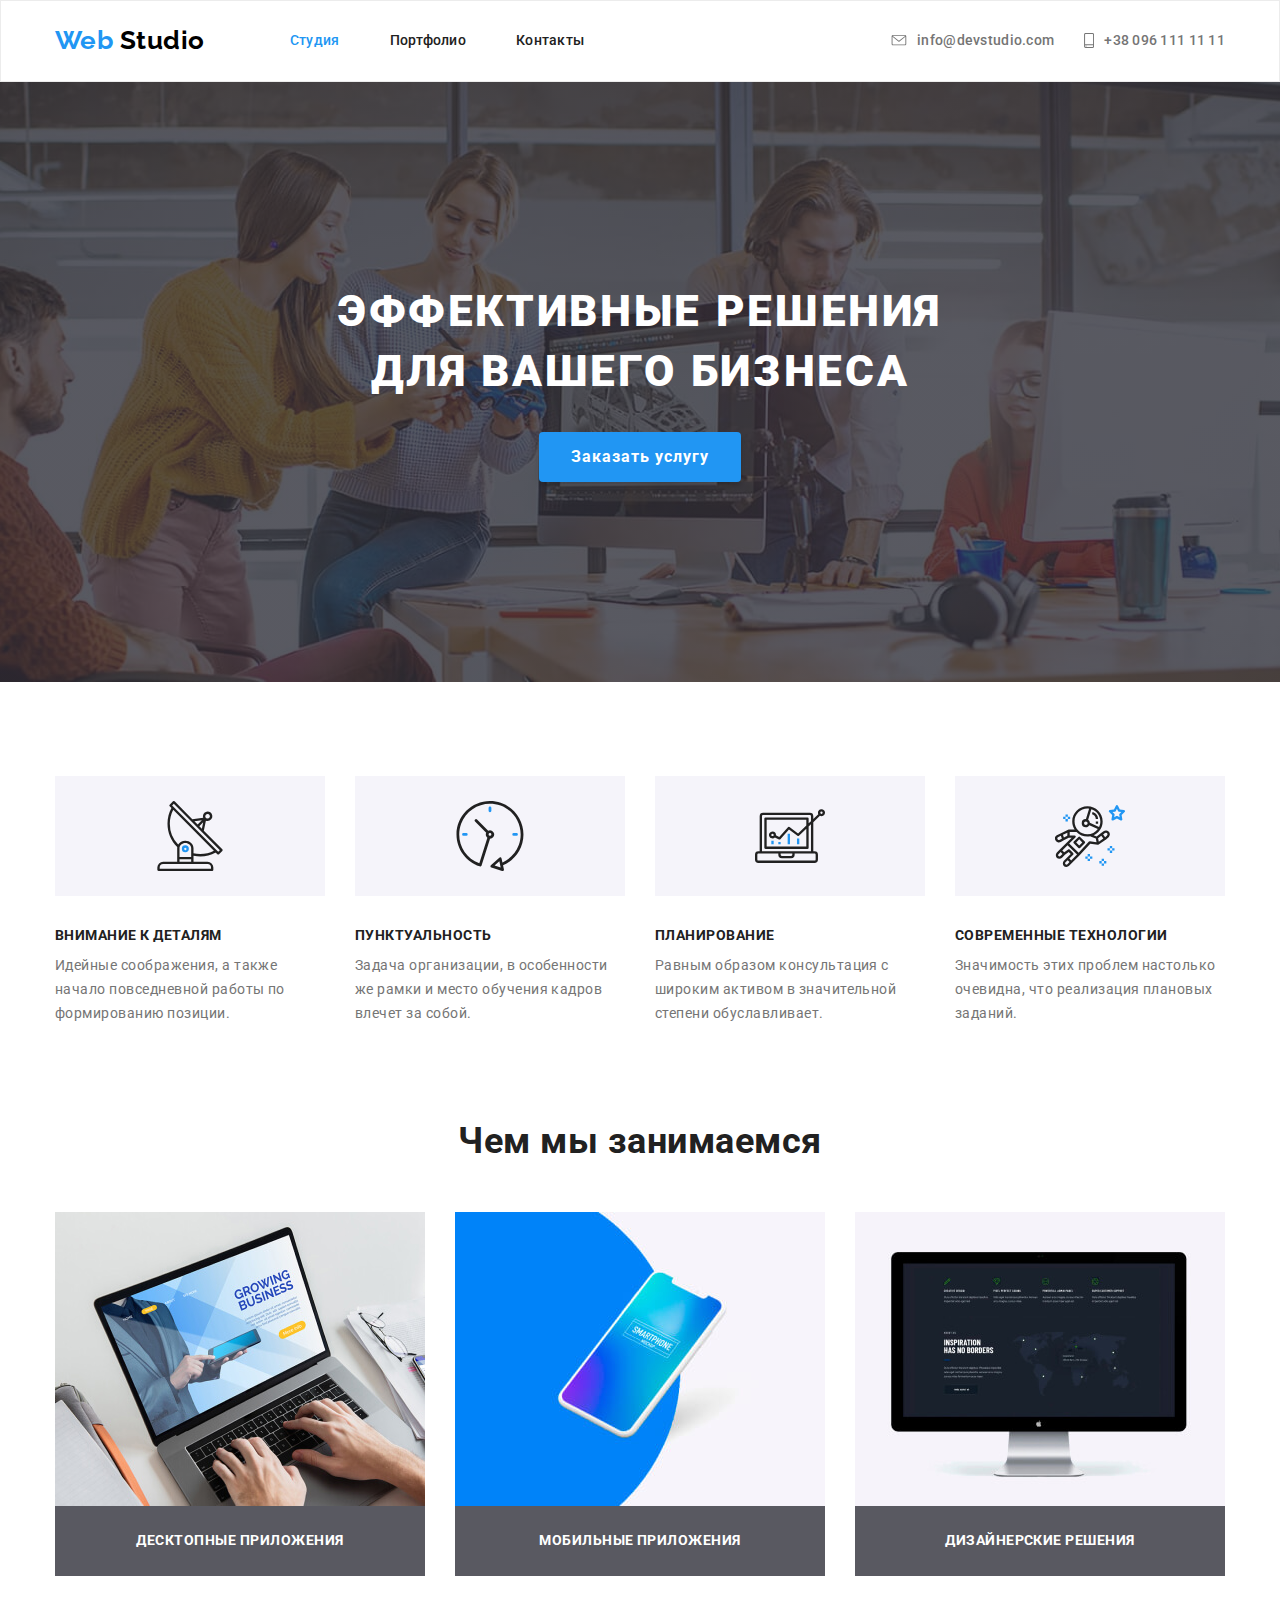
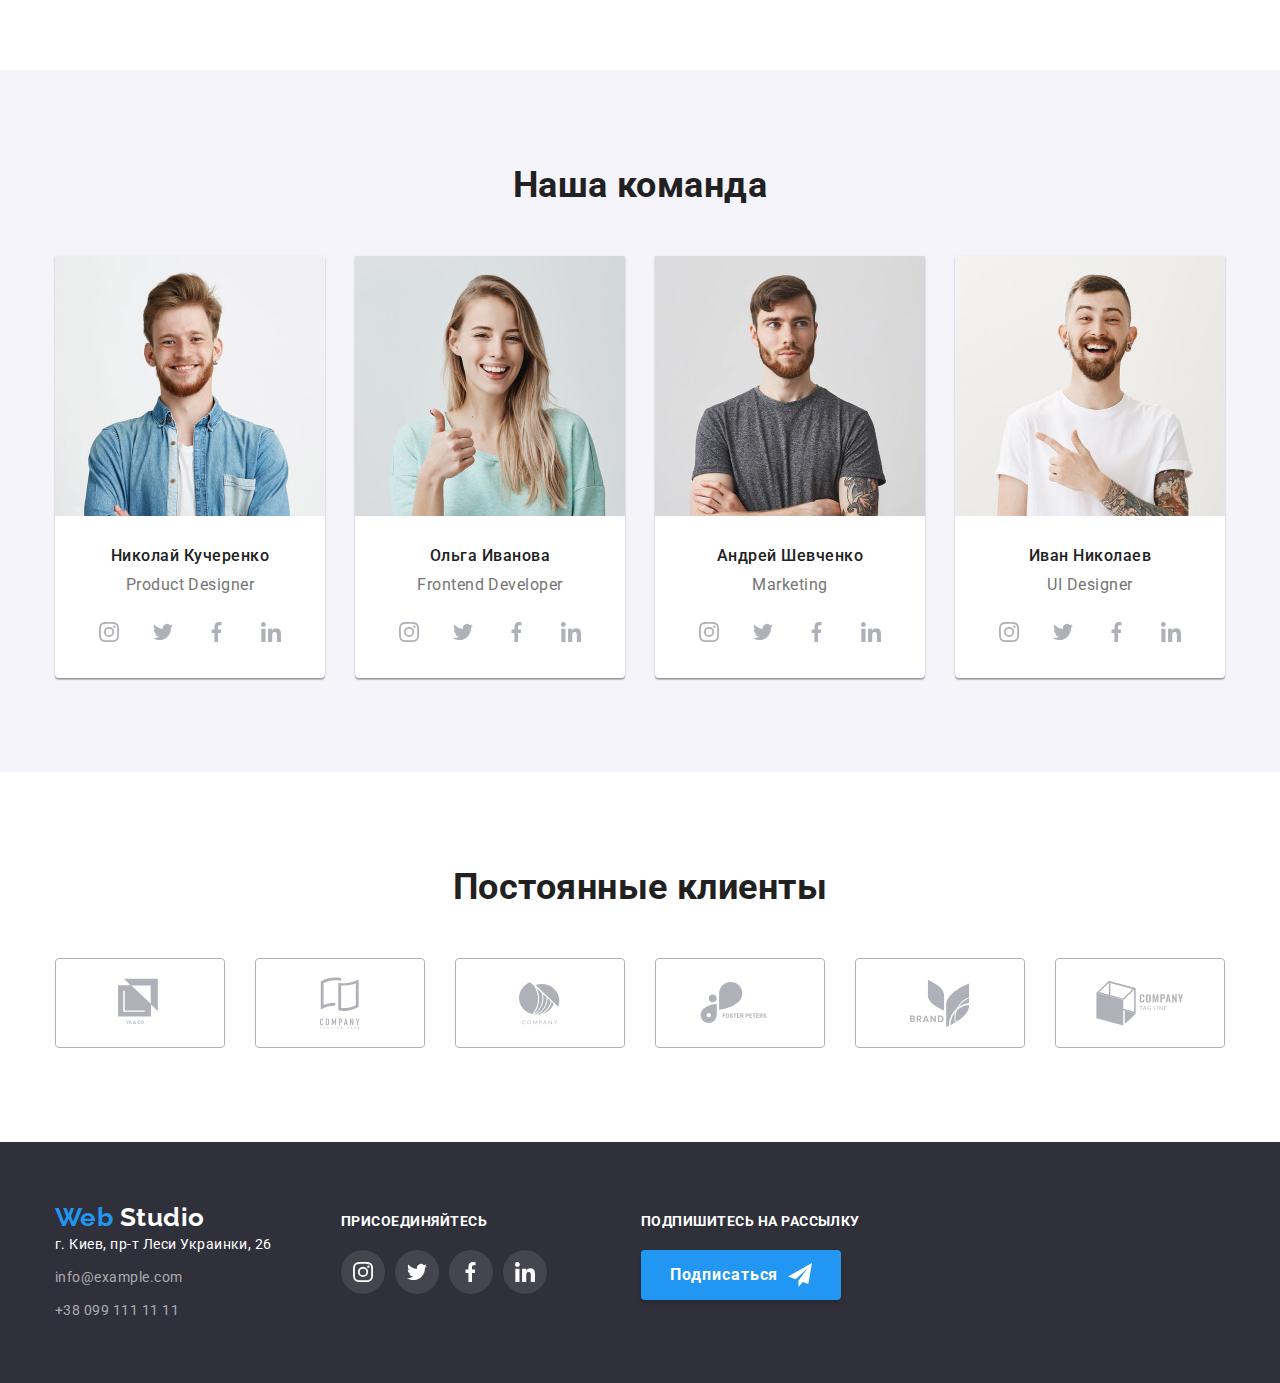
==== index.html @ 4119d402 "copies files from hw-04" ====
<!DOCTYPE html>
<html lang="ru">
  <head>
    <meta charset="UTF-8" />
    <meta name="viewport" content="width=device-width, initial-scale=1.0" />
    <title>Web Studio</title>
    <link
      href="https://fonts.googleapis.com/css2?family=Raleway:wght@700&family=Roboto:wght@400;500;700;900&display=swap"
      rel="stylesheet"
    />

    <link rel="stylesheet" href="./css/normalize.css" />
    <link rel="stylesheet" href="./css/style.css" />
  </head>

  <body>
    <!--header-->
    <header class="header">
      <div class="container header-container">
        <div class="nav-container">
          <nav class="site-nav">
            <a class="webstudio link" href="./index.html" lang="en"
              ><span class="web">Web</span> Studio</a
            >
            <ul class="site-nav-list list">
              <li class="item">
                <a
                  class="link current"
                  href="./index.html"
                  aria-label="Перейти на главную страницу"
                  >Студия</a
                >
              </li>
              <li class="item">
                <a
                  class="link"
                  href="./portfolio.html"
                  aria-label="Перейти на страницу Портфолио"
                  >Портфолио</a
                >
              </li>
              <li class="item">
                <a
                  class="link"
                  href=""
                  aria-label="Перейти на страницу Контакты"
                  >Контакты</a
                >
              </li>
            </ul>
          </nav>
        </div>

        <div class="contacts-container">
          <ul class="header-contacts list">
            <li class="item">
              <a
                class="link"
                href="mailto:info@devstudio.com"
                aria-label="Отправить письмо"
              >
                <svg
                  class="header-contacts-icon envelope"
                  width="16"
                  height="11"
                >
                  <use href="./img/sprite.svg#icon-envelope"></use>
                </svg>
                info@devstudio.com</a
              >
            </li>
            <li>
              <a class="link" href="tel:+380961111111" aria-label="Позвонить">
                <svg class="header-contacts-icon" width="10" height="15">
                  <use href="./img/sprite.svg#icon-smartphone"></use></svg
                >+38 096 111 11 11</a
              >
            </li>
          </ul>
        </div>
      </div>
    </header>

    <!--main-->
    <main class="main">
      <!--hero-section-->
      <section class="section hero">
        <!-- <div class="container"> -->
        <h1 class="hero-title">
          Эффективные решения <br />
          для вашего бизнеса
        </h1>
        <button class="modal-btn">Заказать услугу</button>
        <!-- </div> -->
      </section>

      <!-- section1-features-->
      <section class="section features">
        <div class="container">
          <h2 class="section-title" hidden>Особенности</h2>
          <ul class="features list">
            <li class="item">
              <div class="features-bg">
                <svg class="features-icon">
                  <use href="./img/sprite.svg#icon-antenna"></use>
                </svg>
              </div>
              <h3 class="title">Внимание к деталям</h3>
              <p class="description">
                Идейные соображения, а также начало повседневной работы по
                формированию позиции.
              </p>
            </li>
            <li class="item">
              <div class="features-bg">
                <svg class="features-icon">
                  <use href="./img/sprite.svg#icon-clock"></use>
                </svg>
              </div>
              <h3 class="title">Пунктуальность</h3>
              <p class="description">
                Задача организации, в особенности же рамки и место обучения
                кадров влечет за собой.
              </p>
            </li>
            <li class="item">
              <div class="features-bg">
                <svg class="features-icon">
                  <use href="./img/sprite.svg#icon-diagram"></use>
                </svg>
              </div>
              <h3 class="title">Планирование</h3>
              <p class="description">
                Равным образом консультация с широким активом в значительной
                степени обуславливает.
              </p>
            </li>
            <li class="item">
              <div class="features-bg">
                <svg class="features-icon">
                  <use href="./img/sprite.svg#icon-astronaut"></use>
                </svg>
              </div>
              <h3 class="title">Современные технологии</h3>
              <p class="description">
                Значимость этих проблем настолько очевидна, что реализация
                плановых заданий.
              </p>
            </li>
          </ul>
        </div>
      </section>

      <!--section2-skills-->
      <section class="section skills">
        <div class="container">
          <h2 class="section-title">Чем мы занимаемся</h2>
          <ul class="skills list">
            <li class="item">
              <img
                src="./img/skills/desktop-apps.jpg"
                width="370"
                height="294"
                alt="Десктопные приложения"
              />
              <h3 class="title">Десктопные приложения</h3>
            </li>
            <li class="item">
              <img
                src="./img/skills/mobile-apps.jpg"
                width="370"
                height="294"
                alt="Мобильные приложения"
              />
              <h3 class="title">Мобильные приложения</h3>
            </li>
            <li class="item">
              <img
                src="./img/skills/design-des.jpg"
                width="370"
                height="294"
                alt="Дизайнерские решения"
              />
              <h3 class="title">Дизайнерские решения</h3>
            </li>
          </ul>
        </div>
      </section>

      <!--section3-team-->
      <section class="section team">
        <div class="container">
          <h2 class="section-title">Наша команда</h2>
          <ul class="team list">
            <li class="item">
              <img
                src="./img/team/nikolay-kucherenko.jpg"
                width="270"
                height="260"
                alt="Николай Кучеренко"
              />
              <div class="team-info">
                <h3 class="team-member">Николай Кучеренко</h3>
                <p class="description" lang="en">Product Designer</p>
                <ul class="soc-netw-list list">
                  <li class="soc-netw">
                    <a class="link" href="" aria-label="Сcылка на Instagram">
                      <svg class="soc-icon">
                        <use href="./img/sprite.svg#icon-inst"></use>
                      </svg>
                    </a>
                  </li>
                  <li class="soc-netw">
                    <a class="link" href="" aria-label="Сcылка на Twitter">
                      <svg class="soc-icon">
                        <use href="./img/sprite.svg#icon-twitter"></use>
                      </svg>
                    </a>
                  </li>
                  <li class="soc-netw">
                    <a class="link" href="" aria-label="Сcылка на Facebook">
                      <svg class="soc-icon">
                        <use href="./img/sprite.svg#icon-fb"></use>
                      </svg>
                    </a>
                  </li>
                  <li class="soc-netw">
                    <a class="link" href="" aria-label="Сcылка на Linkedin">
                      <svg class="soc-icon">
                        <use href="./img/sprite.svg#icon-linkedin"></use>
                      </svg>
                    </a>
                  </li>
                </ul>
              </div>
            </li>
            <li class="item">
              <img
                src="./img/team/olga-ivanova.jpg"
                width="270"
                height="260"
                alt="Ольга Иванова"
              />
              <div class="team-info">
                <h3 class="team-member">Ольга Иванова</h3>
                <p class="description" lang="en">Frontend Developer</p>
                <ul class="soc-netw-list list">
                  <li class="soc-netw">
                    <a class="link" href="" aria-label="Сcылка на Instagram"
                      ><svg class="soc-icon">
                        <use href="./img/sprite.svg#icon-inst"></use></svg
                    ></a>
                  </li>
                  <li class="soc-netw">
                    <a class="link" href="" aria-label="Сcылка на Twitter"
                      ><svg class="soc-icon">
                        <use href="./img/sprite.svg#icon-twitter"></use></svg
                    ></a>
                  </li>
                  <li class="soc-netw">
                    <a class="link" href="" aria-label="Сcылка на Facebook"
                      ><svg class="soc-icon">
                        <use href="./img/sprite.svg#icon-fb"></use></svg
                    ></a>
                  </li>
                  <li class="soc-netw">
                    <a class="link" href="" aria-label="Сcылка на Linkedin"
                      ><svg class="soc-icon">
                        <use href="./img/sprite.svg#icon-linkedin"></use></svg
                    ></a>
                  </li>
                </ul>
              </div>
            </li>
            <li class="item">
              <img
                src="./img/team/andrey-shevchenko.jpg"
                width="270"
                height="260"
                alt="Андрей Шевченко"
              />
              <div class="team-info">
                <h3 class="team-member">Андрей Шевченко</h3>
                <p class="description" lang="en">Marketing</p>
                <ul class="soc-netw-list list">
                  <li class="soc-netw">
                    <a class="link" href="" aria-label="Сcылка на Instagram"
                      ><svg class="soc-icon">
                        <use href="./img/sprite.svg#icon-inst"></use></svg
                    ></a>
                  </li>
                  <li class="soc-netw">
                    <a class="link" href="" aria-label="Сcылка на Twitter"
                      ><svg class="soc-icon">
                        <use href="./img/sprite.svg#icon-twitter"></use></svg
                    ></a>
                  </li>
                  <li class="soc-netw">
                    <a class="link" href="" aria-label="Сcылка на Facebook"
                      ><svg class="soc-icon">
                        <use href="./img/sprite.svg#icon-fb"></use></svg
                    ></a>
                  </li>
                  <li class="soc-netw">
                    <a class="link" href="" aria-label="Сcылка на Linkedin">
                      <svg class="soc-icon">
                        <use href="./img/sprite.svg#icon-linkedin"></use></svg
                    ></a>
                  </li>
                </ul>
              </div>
            </li>

            <li class="item">
              <img
                src="./img/team/ivan-nikolaev.jpg"
                width="270"
                height="260"
                alt="Иван Николаев"
              />
              <div class="team-info">
                <h3 class="team-member">Иван Николаев</h3>
                <p class="description" lang="en">UI Designer</p>
                <ul class="soc-netw-list list">
                  <li class="soc-netw">
                    <a class="link" href="" aria-label="Сcылка на Instagram"
                      ><svg class="soc-icon">
                        <use href="./img/sprite.svg#icon-inst"></use></svg
                    ></a>
                  </li>
                  <li class="soc-netw">
                    <a class="link" href="" aria-label="Сcылка на Twitter"
                      ><svg class="soc-icon">
                        <use href="./img/sprite.svg#icon-twitter"></use></svg
                    ></a>
                  </li>
                  <li class="soc-netw">
                    <a class="link" href="" aria-label="Сcылка на Facebook"
                      ><svg class="soc-icon">
                        <use href="./img/sprite.svg#icon-fb"></use></svg
                    ></a>
                  </li>
                  <li class="soc-netw">
                    <a class="link" href="" aria-label="Сcылка на Linkedin"
                      ><svg class="soc-icon">
                        <use href="./img/sprite.svg#icon-linkedin"></use></svg
                    ></a>
                  </li>
                </ul>
              </div>
            </li>
          </ul>
        </div>
      </section>

      <!--section4-clients-->
      <section class="section clients">
        <div class="container">
          <h2 class="section-title">Постоянные клиенты</h2>
          <ul class="clients list">
            <li class="item">
              <a
                class="link"
                href=""
                aria-label="Перейти на сайт компании - постоянного клиента"
              >
                <svg class="clients-icon" width="44" height="52">
                  <use href="./img/sprite.svg#icon-logo1"></use>
                </svg>
              </a>
            </li>
            <li class="item">
              <a
                class="link"
                href=""
                aria-label="Перейти на сайт компании - постоянного клиента"
              >
                <svg class="clients-icon" width="40" height="52">
                  <use href="./img/sprite.svg#icon-logo2"></use>
                </svg>
              </a>
            </li>
            <li class="item">
              <a
                class="link"
                href=""
                aria-label="Перейти на сайт компании - постоянного клиента"
              >
                <svg class="clients-icon" width="41" height="43">
                  <use href="./img/sprite.svg#icon-logo3"></use>
                </svg>
              </a>
            </li>
            <li class="item">
              <a
                class="link"
                href=""
                aria-label="Перейти на сайт компании - постоянного клиента"
              >
                <svg class="clients-icon" width="80" height="42">
                  <use href="./img/sprite.svg#icon-logo4"></use>
                </svg>
              </a>
            </li>
            <li class="item">
              <a
                class="link"
                href=""
                aria-label="Перейти на сайт компании - постоянного клиента"
              >
                <svg class="clients-icon" width="59" height="47">
                  <use href="./img/sprite.svg#icon-logo5"></use>
                </svg>
              </a>
            </li>
            <li class="item">
              <a
                class="link"
                href=""
                aria-label="Перейти на сайт компании - постоянного клиента"
              >
                <svg class="clients-icon" width="88" height="45">
                  <use href="./img/sprite.svg#icon-logo6"></use>
                </svg>
              </a>
            </li>
          </ul>
        </div>
      </section>
      <!-- </div> -->
    </main>

    <!--footer-->
    <footer class="footer">
      <div class="container footer-container">
        <div class="wrapper-address">
          <a class="webstudio link" href="./index.html" lang="en"
            ><span class="web">Web</span> Studio</a
          >
          <address class="address">
            г. Киев, пр-т Леси Украинки, 26
            <ul class="footer-contacts list">
              <li class="item">
                <a
                  class="link"
                  href="mailto:info@example.com"
                  aria-label="Отправить письмо"
                  >info@example.com</a
                >
              </li>
              <li>
                <a class="link" href="tel:+380991111111" aria-label="Позвонить"
                  >+38 099 111 11 11</a
                >
              </li>
            </ul>
          </address>
        </div>
        <div class="wrapper-join-in">
          <p class="join-in">присоединяйтесь</p>
          <ul class="soc-netw-list list">
            <li class="soc-netw footer-link">
              <a class="link" href="" aria-label="Сcылка на Instagram"
                ><svg class="soc-icon-footer">
                  <use href="./img/sprite.svg#icon-inst"></use></svg
              ></a>
            </li>
            <li class="soc-netw footer-link">
              <a class="link" href="" aria-label="Сcылка на Twitter"
                ><svg class="soc-icon-footer">
                  <use href="./img/sprite.svg#icon-twitter"></use></svg
              ></a>
            </li>
            <li class="soc-netw footer-link">
              <a class="link" href="" aria-label="Сcылка на Facebook"
                ><svg class="soc-icon-footer">
                  <use href="./img/sprite.svg#icon-fb"></use></svg
              ></a>
            </li>
            <li class="soc-netw footer-link">
              <a class="link" href="" aria-label="Сcылка на Linkedin"
                ><svg class="soc-icon-footer">
                  <use href="./img/sprite.svg#icon-linkedin"></use></svg
              ></a>
            </li>
          </ul>
        </div>
        <div class="wrapper-subscribe">
          <p class="subscribe">Подпишитесь на рассылку</p>
          <button type="button" class="form-btn">
            Подписаться
            <svg class="form-btn-icon" width="24" height="24">
              <use href="./img/sprite.svg#icon-icon-send"></use>
            </svg>
          </button>
        </div>
      </div>
    </footer>
  </body>
</html>
---- css/style.css ----
/*заголовки  h #212121
  текст p #757575
  цвет ховер #2196f3
  белый #ffffff
  черный #000000
  studio в хедере#ffffff
  фон блока команды #f5f4fa
  фон футера #2f303a
  контакты и мейл-форма в футере rgba(255, 255, 255, 0.6)*/

:root {
  --clear-black-color: #000000;
  --primary-text-color: #212121;
  --secondary-text-color: #757575;
  --accent-color: #2196f3;
  --footer-background: #2f303a;
  --clear-white-color: #ffffff;
  --secondary-bg-color: #f5f4fa;
  --portfolio-projects-bg-color: #eeeeee;
  --button-hover-color: #188ce8;
  --footer-link-color: rgba(255, 255, 255, 0.6);
  --skills-title-bg-color: rgba(47, 48, 58, 0.8);
  --icons-color: #afb1b8;
  --footer-link-bg-color: rgba(255, 255, 255, 0.1);
  --main-font: 'Roboto', sans-serif;
  --secondary-font: 'Raleway', sans-serif;
}
html {
  box-sizing: border-box;
}

*,
*::before,
*::after {
  box-sizing: inherit;
  /* margin: 0; 
  padding: 0;*/
}

body {
  font-family: var(--main-font);
  background-color: var(--clear-white-color);
  color: var(--primary-text-color);
  letter-spacing: 0.03em;
}
.list {
  display: flex;
  padding: 0;
  margin: 0;
  list-style: none;
}
.link {
  display: block;
  text-decoration: none;
}
button {
  font-family: inherit;
  color: inherit;
  letter-spacing: inherit;
  border: none;
  /* border: 1px solid transparent; */
}
h1,
h2,
h3,
p {
  margin: 0;
  padding: 0;
}
img {
  display: block;
}

.container {
  margin-left: auto;
  margin-right: auto;
  width: 1200px;
  padding-left: 15px;
  padding-right: 15px;
}

/* header css */
.header {
  border: 1px solid #ececec;
}
.webstudio {
  display: block;
  font-family: var(--secondary-font);
  font-weight: 700;
  font-size: 26px;
  line-height: 1.19;
}
.web {
  color: var(--accent-color);
}
.header .webstudio {
  padding-top: 24px;
  padding-bottom: 25px;
  margin-right: 85px;
  color: var(--clear-black-color);
}
.header-container,
.site-nav {
  display: flex;
}
.header-container {
  justify-content: space-between;
}
.site-nav-list .item:not(:last-child) {
  margin-right: 50px;
}
.header-contacts .item:not(:last-child) {
  margin-right: 30px;
}
.site-nav-list .link,
.header-contacts .link {
  display: block;
  padding-top: 32px;
  padding-bottom: 32px;
  color: var(--primary-text-color);
  font-weight: 500;
  font-size: 14px;
  line-height: 1.14;
  letter-spacing: 0.02em;
}
.header-contacts .link {
  display: flex;
  justify-content: center;
  align-items: center;
  color: var(--secondary-text-color);
}
.header-contacts-icon {
  margin-right: 10px;
  fill: currentColor;
}
.link:hover,
.link:focus {
  color: var(--accent-color);
}
.site-nav-list .link.current {
  color: var(--accent-color);
}

/* hero css */
.hero {
  max-width: 1600px;
  margin: auto;
  padding-top: 200px;
  padding-bottom: 200px;
  height: 600px;
  background-color: var(--primary-text-color);
  background-image: linear-gradient(
      rgba(47, 48, 58, 0.8),
      rgba(47, 48, 58, 0.8)
    ),
    url(../img/hero.jpg);
  background-repeat: no-repeat;
  background-position: center;
  /* background-size: cover; */
  text-align: center;
}
.hero-title {
  margin-bottom: 30px;
  color: var(--clear-white-color);
  font-weight: 900;
  font-size: 44px;
  line-height: 1.36;
  letter-spacing: 0.06em;
  text-transform: uppercase;
}
.modal-btn,
.form-btn {
  display: inline-block;
  min-width: 200px;
  height: 50px;
  color: var(--clear-white-color);
  background-color: var(--accent-color);
  font-weight: 700;
  font-size: 16px;
  line-height: 1.88;
  text-align: center;
  letter-spacing: 0.06em;
  box-shadow: 0px 4px 4px rgba(0, 0, 0, 0.15);
  border-radius: 4px;
}
.modal-btn {
  padding: 10px 32px;
}
.form-btn {
  display: flex;
  justify-content: center;
  align-items: center;
  padding: 10px 29px;
}
.form-btn-icon {
  margin-left: 10px;
}
.modal-btn:hover,
.modal-btn:focus {
  background-color: var(--button-hover-color);
}

/* common css */
.section.features {
  padding-top: 94px;
  padding-bottom: 47px;
}
.section.skills {
  padding-top: 47px;
  padding-bottom: 94px;
}
.section.team,
.section.clients {
  padding-top: 94px;
  padding-bottom: 94px;
}
.footer {
  padding-top: 60px;
  padding-bottom: 60px;
}
.section-title {
  margin-bottom: 50px;
  font-size: 36px;
  line-height: 1.17;
  text-align: center;
}
.features .title {
  display: inline-block;
  margin-bottom: 10px;
  font-size: 14px;
  line-height: 1.14;
  text-transform: uppercase;
}

/* features css */
.features .item {
  width: calc((100% - 90px) / 4);
}
.features .item:not(:last-child) {
  margin-right: 30px;
}
.features-icon {
  width: 70px;
  height: 70px;
}
.features-bg {
  height: 120px;
  padding: 25px 100px;
  margin-bottom: 30px;
  background-color: var(--secondary-bg-color);
}
.features .description {
  color: var(--secondary-text-color);
  font-size: 14px;
  line-height: 1.71;
}

/* skills css */
.skills .title {
  padding-top: 27px;
  padding-bottom: 27px;
  color: var(--clear-white-color);
  background-color: var(--skills-title-bg-color);
  font-size: 14px;
  line-height: 1.14;
  text-align: center;
  text-transform: uppercase;
}
.skills .item {
  width: calc((100% - 60px) / 3);
}
.skills .item:not(:last-child) {
  margin-right: 30px;
}

/* team css */
.team {
  background-color: var(--secondary-bg-color);
}
.team .item {
  width: calc((100% - 90px) / 4);
  background: #ffffff;
  box-shadow: 0px 2px 1px rgba(0, 0, 0, 0.2), 0px 1px 1px rgba(0, 0, 0, 0.14),
    0px 1px 3px rgba(0, 0, 0, 0.12);
  border-radius: 0px 0px 4px 4px;
}
.team .item:not(:last-child) {
  margin-right: 30px;
}
.team-member {
  margin-bottom: 10px;
  font-weight: 500;
  font-size: 16px;
  line-height: 1.19;
  text-align: center;
}
.team-info {
  padding: 30px 32px 24px;
}
.team .description {
  margin-bottom: 16px;
  color: var(--secondary-text-color);
  font-size: 16px;
  line-height: 1.19;
  text-align: center;
}
.team .soc-netw-list {
  justify-content: space-between;
}
.soc-icon {
  width: 20px;
  height: 20px;
  fill: currentColor;
}
.soc-netw .link {
  justify-content: center;
  align-items: center;
  padding: 12px;
  width: 44px;
  height: 44px;
  border-radius: 50%;
  color: var(--icons-color);
}
.soc-netw .link:hover,
.soc-netw .link:focus {
  color: var(--clear-white-color);
  background-color: var(--accent-color);
}

/* clients css */
.clients .item {
  /* display: block; */
  /* display: flex; */
  justify-content: center;
  align-items: center;
  width: calc((100% - 150px) / 6);
  height: 90px;
  /* border: 1px solid #afb1b8; */
  /* border-radius: 4px; */
}
.clients .item:not(:last-child) {
  margin-right: 30px;
}
.clients .link {
  display: flex;
  justify-content: center;
  align-items: center;
  width: 170px;
  height: 90px;
  border: 1px solid var(--icons-color);
  color: var(--icons-color);
  border-radius: 4px;
}
.clients .link:hover,
.clients .link:focus {
  color: var(--accent-color);
  border-color: var(--accent-color);
}
.clients-icon {
  fill: currentColor;
}

/* footer css */
.footer {
  background: var(--footer-background);
}
.footer-container {
  display: flex;
  align-items: baseline;
}
.footer .webstudio {
  color: var(--clear-white-color);
}
.address {
  color: var(--clear-white-color);
  font-style: normal;
  font-size: 14px;
  line-height: 1.71;
}
.footer-contacts .link {
  color: var(--footer-link-color);
}
.footer-contacts .item {
  margin-top: 9px;
  margin-bottom: 9px;
}
.footer-contacts {
  flex-direction: column;
}
.join-in,
.subscribe {
  margin-bottom: 20px;
  font-weight: 700;
  font-size: 14px;
  line-height: 1.14;
  text-transform: uppercase;
  color: var(--clear-white-color);
}
.wrapper-address {
  margin-right: 69px;
}
.wrapper-join-in {
  width: 206px;
  margin-right: 94px;
}
.footer .soc-netw-list {
  justify-content: space-between;
}
.footer-link .link {
  color: var(--clear-white-color);
  background-color: var(--footer-link-bg-color);
}
.soc-icon-footer {
  width: 20px;
  height: 20px;
  fill: currentColor;
}

/* portfolio main css */
.filter-btn {
  background-color: var(--secondary-bg-color);
  font-weight: 500;
  font-size: 16px;
  line-height: 1.63;
  text-align: center;
  border-radius: 4px;
}
.filter-btn:hover,
.filter-btn:focus {
  color: var(--clear-white-color);
  background-color: var(--accent-color);
  box-shadow: 0px 2px 2px rgba(0, 0, 0, 0.12), 0px 1px 2px rgba(0, 0, 0, 0.08),
    0px 3px 1px rgba(0, 0, 0, 0.1);
}

.filter-list {
  justify-content: center;
  margin-bottom: 34px;
}
.filter-list .item:not(:last-child) {
  margin-right: 8px;
}
.filter-btn {
  padding: 6px 22px;
}

.portfolio {
  padding-top: 94px;
  padding-bottom: 94px;
}
.portfolio-projects {
  flex-wrap: wrap;
}
.portfolio-projects .item {
  width: calc((100% - 60px) / 3);
}
.projects-border {
  padding: 20px 24px;
  border-right: 1px solid #eeeeee;
  border-bottom: 1px solid #eeeeee;
  border-left: 1px solid #eeeeee;
}
.portfolio-projects .item:not(:nth-child(3n)) {
  margin-right: 30px;
}
.portfolio-projects .item.item:not(:nth-last-child(-n + 3)) {
  margin-bottom: 30px;
}
.portfolio-projects .title {
  margin-bottom: 4px;
  color: var(--primary-text-color);
  font-size: 18px;
  line-height: 2;
  letter-spacing: 0.06em;
}
.portfolio-projects .subtitle {
  color: var(--secondary-text-color);
  font-size: 16px;
  line-height: 1.88;
}
.portfolio-projects .description {
  display: none;
  margin: 63px 24px;
  color: var(--secondary-text-color);
  font-size: 18px;
  line-height: 1.56;
}
.portfolio-projects .link:hover,
.portfolio-projects .link:focus {
  box-shadow: 1px 4px 6px rgba(0, 0, 0, 0.16), 0px 4px 4px rgba(0, 0, 0, 0.06),
    0px 1px 1px rgba(0, 0, 0, 0.12);
}
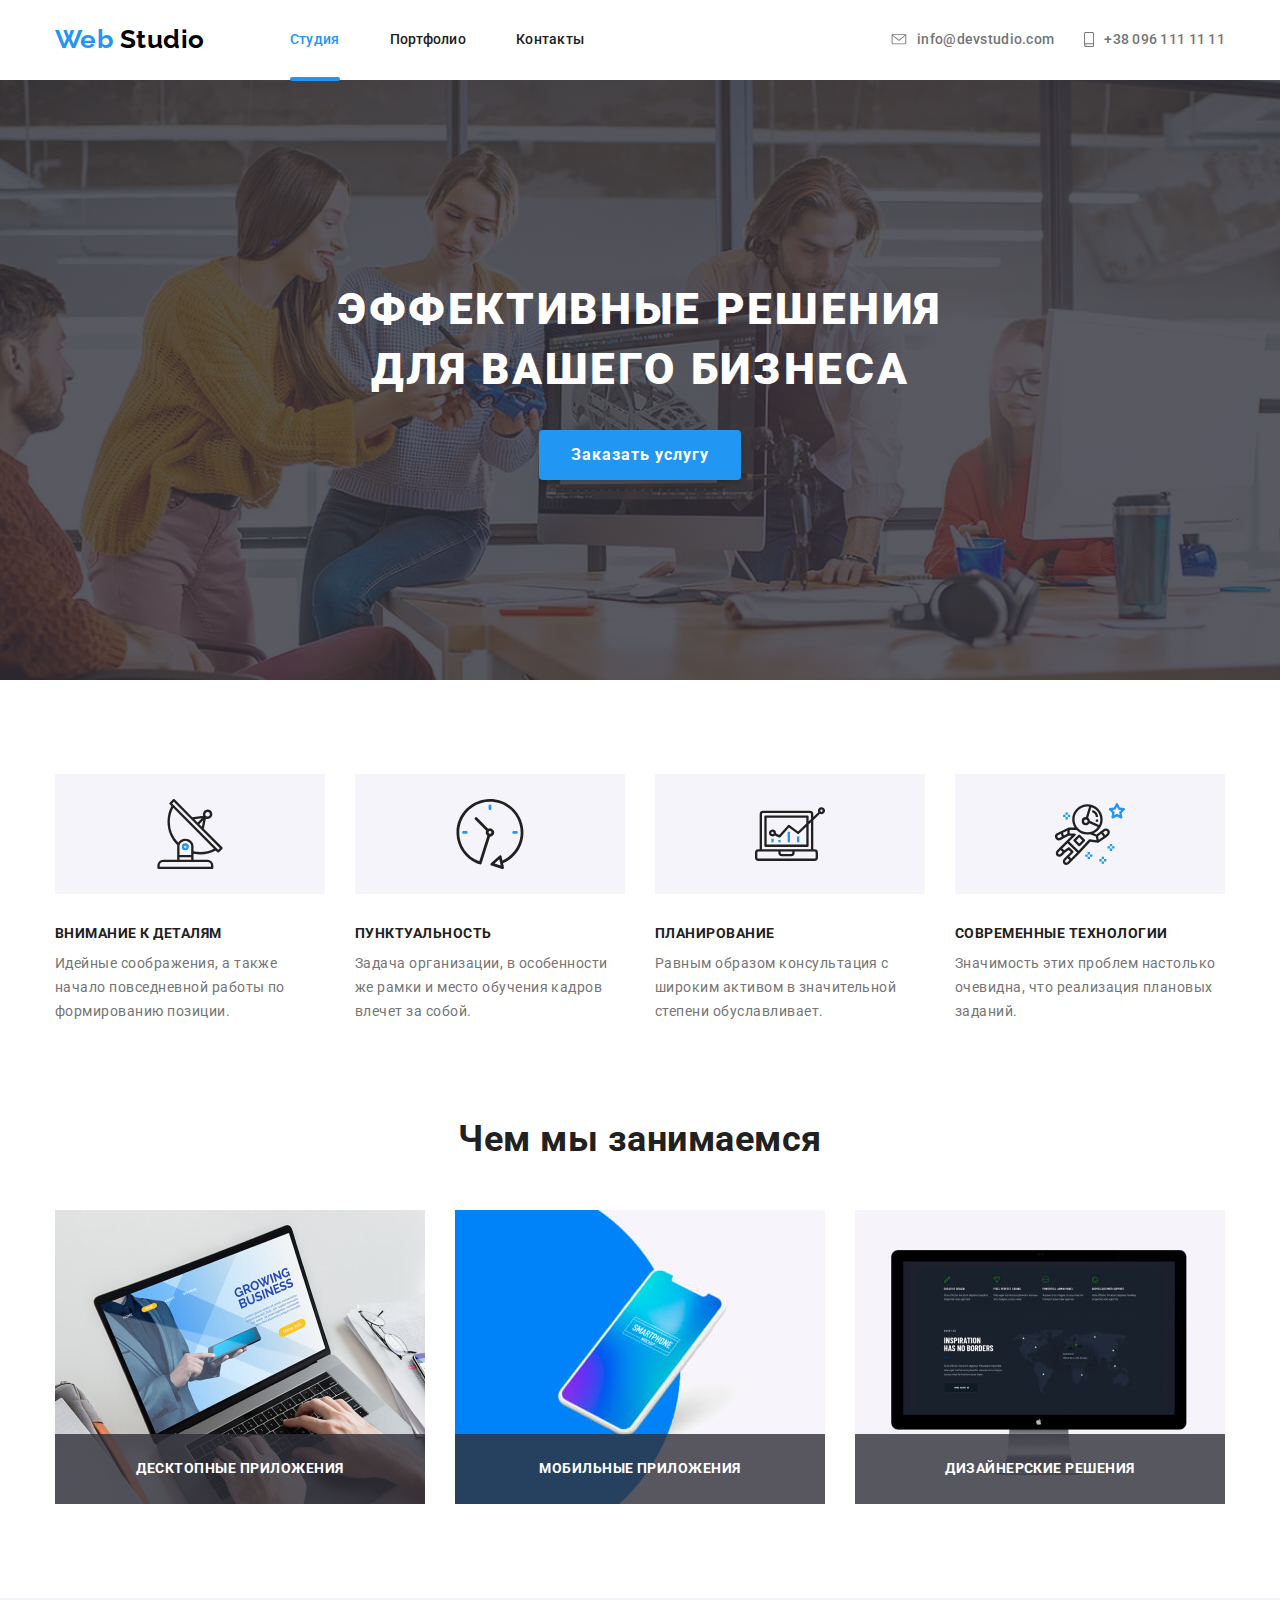
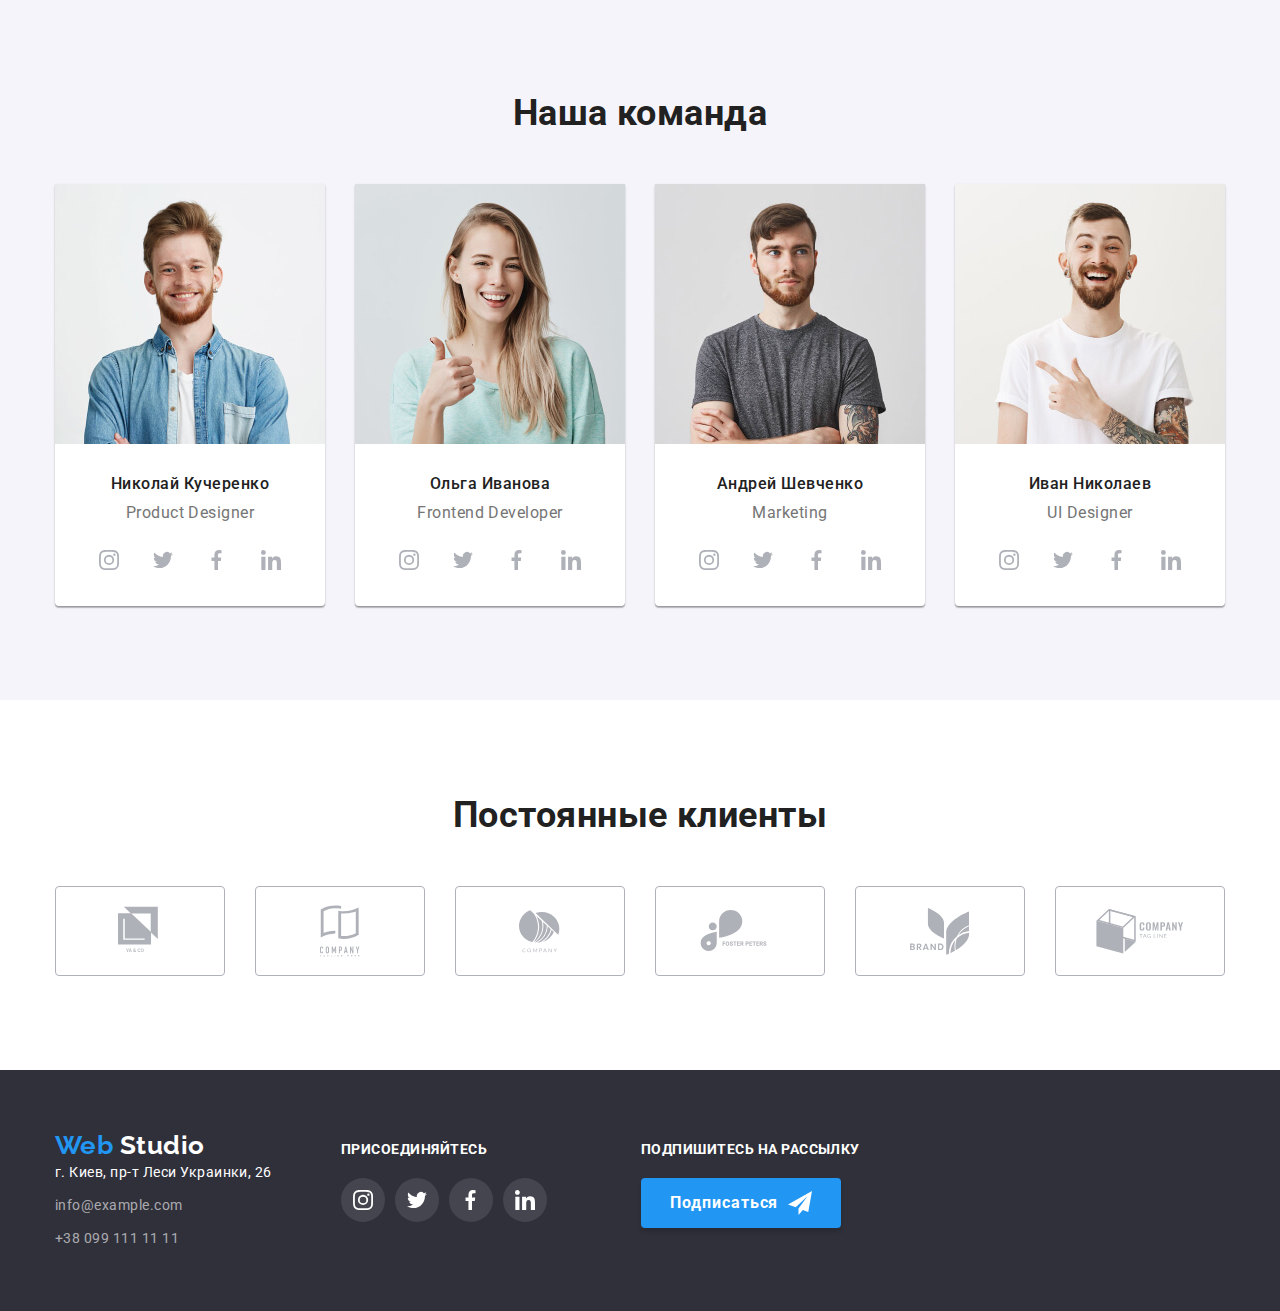
==== commit 9bf5c934: "plug in live sass compiler, changes var to $" ====
--- a/index.html
+++ b/index.html
@@ -11,6 +11,7 @@
 
     <link rel="stylesheet" href="./css/normalize.css" />
     <link rel="stylesheet" href="./css/style.css" />
+    <link rel="stylesheet" href="./css/main.min.css" />
   </head>
 
   <body>
--- a/css/style.css
+++ b/css/style.css
@@ -22,8 +22,10 @@
   --skills-title-bg-color: rgba(47, 48, 58, 0.8);
   --icons-color: #afb1b8;
   --footer-link-bg-color: rgba(255, 255, 255, 0.1);
+  --bg-portfolio-hover: rgba(33, 150, 243, 0.9);
   --main-font: 'Roboto', sans-serif;
   --secondary-font: 'Raleway', sans-serif;
+  --transition-timing-function: cubic-bezier(0.4, 0, 0.2, 1);
 }
 html {
   box-sizing: border-box;
@@ -36,8 +38,11 @@
   /* margin: 0; 
   padding: 0;*/
 }
-
+img {
+  display: block;
+}
 body {
+  padding-top: 80px;
   font-family: var(--main-font);
   background-color: var(--clear-white-color);
   color: var(--primary-text-color);
@@ -80,8 +85,16 @@
 }
 
 /* header css */
+/* .header { 
+  border: 1px solid #ececec;
+}*/
 .header {
-  border: 1px solid #ececec;
+  position: fixed;
+  width: 100%;
+  min-height: 80px;
+  top: 0;
+  z-index: 10;
+  background-color: #fff;
 }
 .webstudio {
   display: block;
@@ -89,6 +102,7 @@
   font-weight: 700;
   font-size: 26px;
   line-height: 1.19;
+  transition: color 250ms var(--transition-timing-function);
 }
 .web {
   color: var(--accent-color);
@@ -122,6 +136,7 @@
   font-size: 14px;
   line-height: 1.14;
   letter-spacing: 0.02em;
+  transition: color 250ms var(--transition-timing-function);
 }
 .header-contacts .link {
   display: flex;
@@ -139,6 +154,19 @@
 }
 .site-nav-list .link.current {
   color: var(--accent-color);
+}
+.current {
+  position: relative;
+}
+.current::after {
+  position: absolute;
+  content: '';
+  display: block;
+  width: 100%;
+  height: 4px;
+  background-color: var(--accent-color);
+  bottom: -1px;
+  border-radius: 2px;
 }
 
 /* hero css */
@@ -182,6 +210,7 @@
   letter-spacing: 0.06em;
   box-shadow: 0px 4px 4px rgba(0, 0, 0, 0.15);
   border-radius: 4px;
+  transition: background-color 250ms var(--transition-timing-function);
 }
 .modal-btn {
   padding: 10px 32px;
@@ -265,9 +294,14 @@
   line-height: 1.14;
   text-align: center;
   text-transform: uppercase;
+  position: absolute;
+  width: 100%;
+  left: 0;
+  bottom: 0;
 }
 .skills .item {
   width: calc((100% - 60px) / 3);
+  position: relative;
 }
 .skills .item:not(:last-child) {
   margin-right: 30px;
@@ -320,6 +354,8 @@
   height: 44px;
   border-radius: 50%;
   color: var(--icons-color);
+  transition: color 250ms var(--transition-timing-function),
+    background-color 250ms var(--transition-timing-function);
 }
 .soc-netw .link:hover,
 .soc-netw .link:focus {
@@ -350,6 +386,8 @@
   border: 1px solid var(--icons-color);
   color: var(--icons-color);
   border-radius: 4px;
+  transition: color 250ms var(--transition-timing-function),
+    border-color 250ms var(--transition-timing-function);
 }
 .clients .link:hover,
 .clients .link:focus {
@@ -424,6 +462,9 @@
   line-height: 1.63;
   text-align: center;
   border-radius: 4px;
+  transition: color 250ms var(--transition-timing-function),
+    background-color 250ms var(--transition-timing-function),
+    box-shadov 250ms var(--transition-timing-function);
 }
 .filter-btn:hover,
 .filter-btn:focus {
@@ -448,11 +489,15 @@
   padding-top: 94px;
   padding-bottom: 94px;
 }
+.portfolio-header {
+  border-bottom: 1px solid #ececec;
+}
 .portfolio-projects {
   flex-wrap: wrap;
 }
 .portfolio-projects .item {
   width: calc((100% - 60px) / 3);
+  /* position: relative; */
 }
 .projects-border {
   padding: 20px 24px;
@@ -465,6 +510,10 @@
 }
 .portfolio-projects .item.item:not(:nth-last-child(-n + 3)) {
   margin-bottom: 30px;
+}
+.portfolio-projects .link {
+  position: relative;
+  transition: box-shadow 250ms var(--transition-timing-function);
 }
 .portfolio-projects .title {
   margin-bottom: 4px;
@@ -478,12 +527,29 @@
   font-size: 16px;
   line-height: 1.88;
 }
-.portfolio-projects .description {
-  display: none;
-  margin: 63px 24px;
-  color: var(--secondary-text-color);
+.portfolio-card {
+  position: relative;
+  overflow: hidden;
+}
+.portfolio-card::after {
+  position: absolute;
+  display: block;
+  content: 'Технокряк это современная площадка распространения коронавируса. Компании используют эту платформу для цифрового шпионажа и атак на защищённые сервера конкурентов.';
+  width: 100%;
+  height: 100%;
+  padding: 63px 24px;
   font-size: 18px;
   line-height: 1.56;
+  color: var(--clear-white-color);
+  background-color: var(--bg-portfolio-hover);
+  /* top: 0;
+  left: 0;
+  transform: translateY(100%); */
+  transition: transform 250ms var(--transition-timing-function);
+}
+.portfolio-projects .link:hover .portfolio-card::after,
+.portfolio-projects .link:focus .portfolio-card::after {
+  transform: translateY(-100%);
 }
 .portfolio-projects .link:hover,
 .portfolio-projects .link:focus {
--- a/css/main.min.css
+++ b/css/main.min.css
@@ -0,0 +1,2 @@
+body{padding-top:80px;font-family:"Roboto",sans-serif;background-color:#fff;color:#212121;letter-spacing:0.03em}.hero-title{color:#fff}
+/*# sourceMappingURL=main.min.css.map */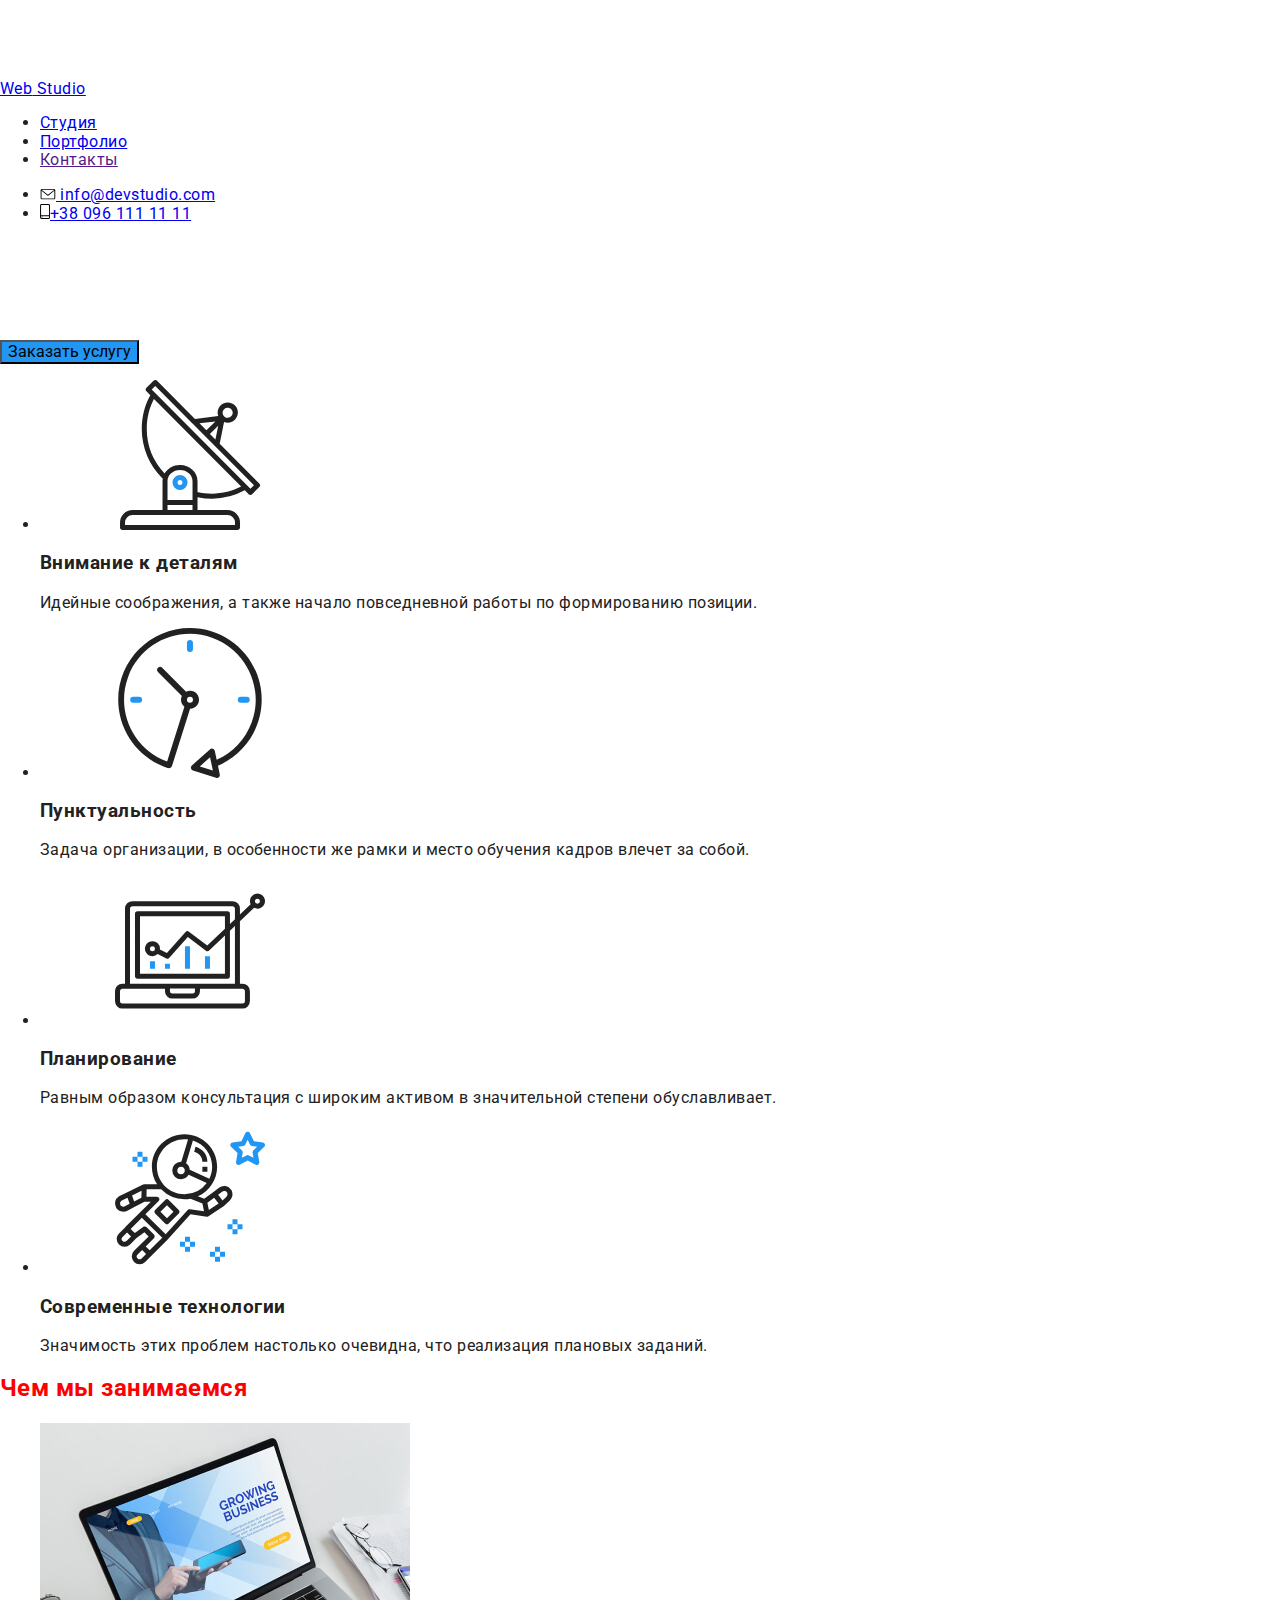
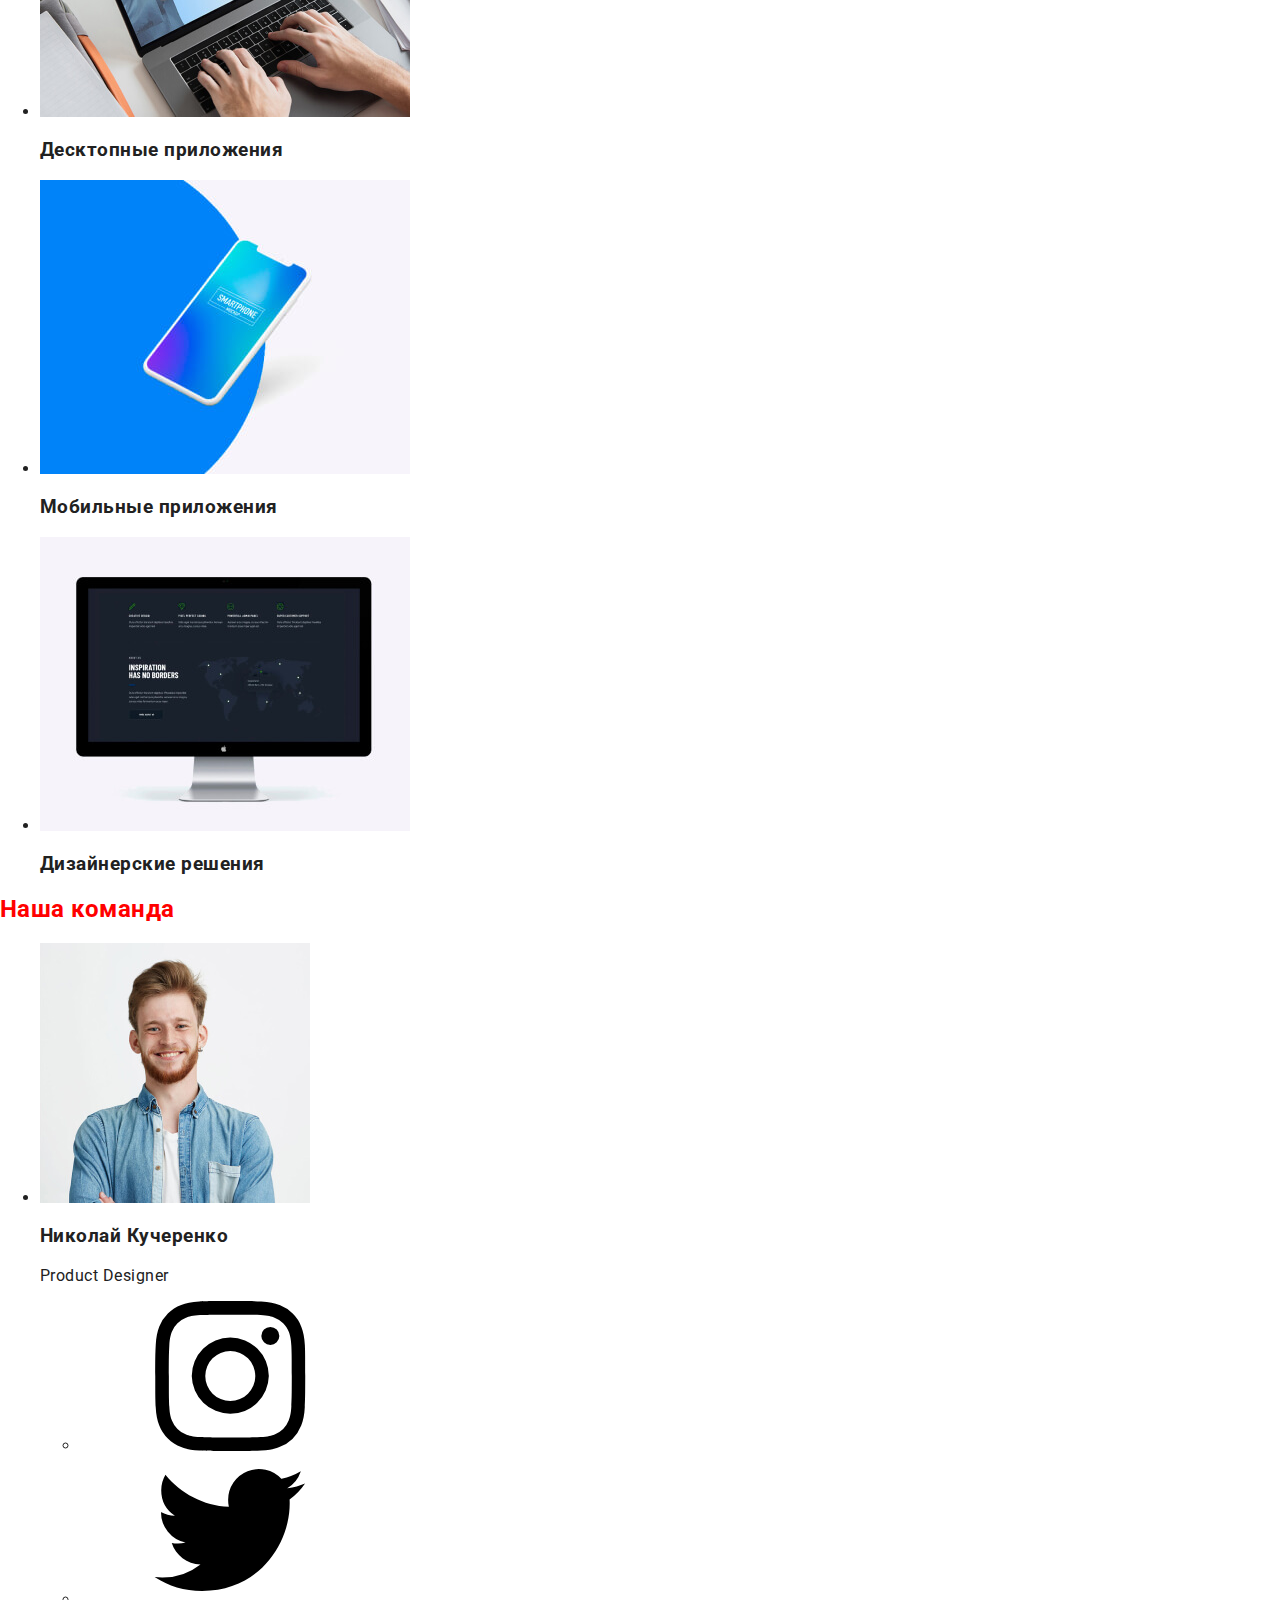
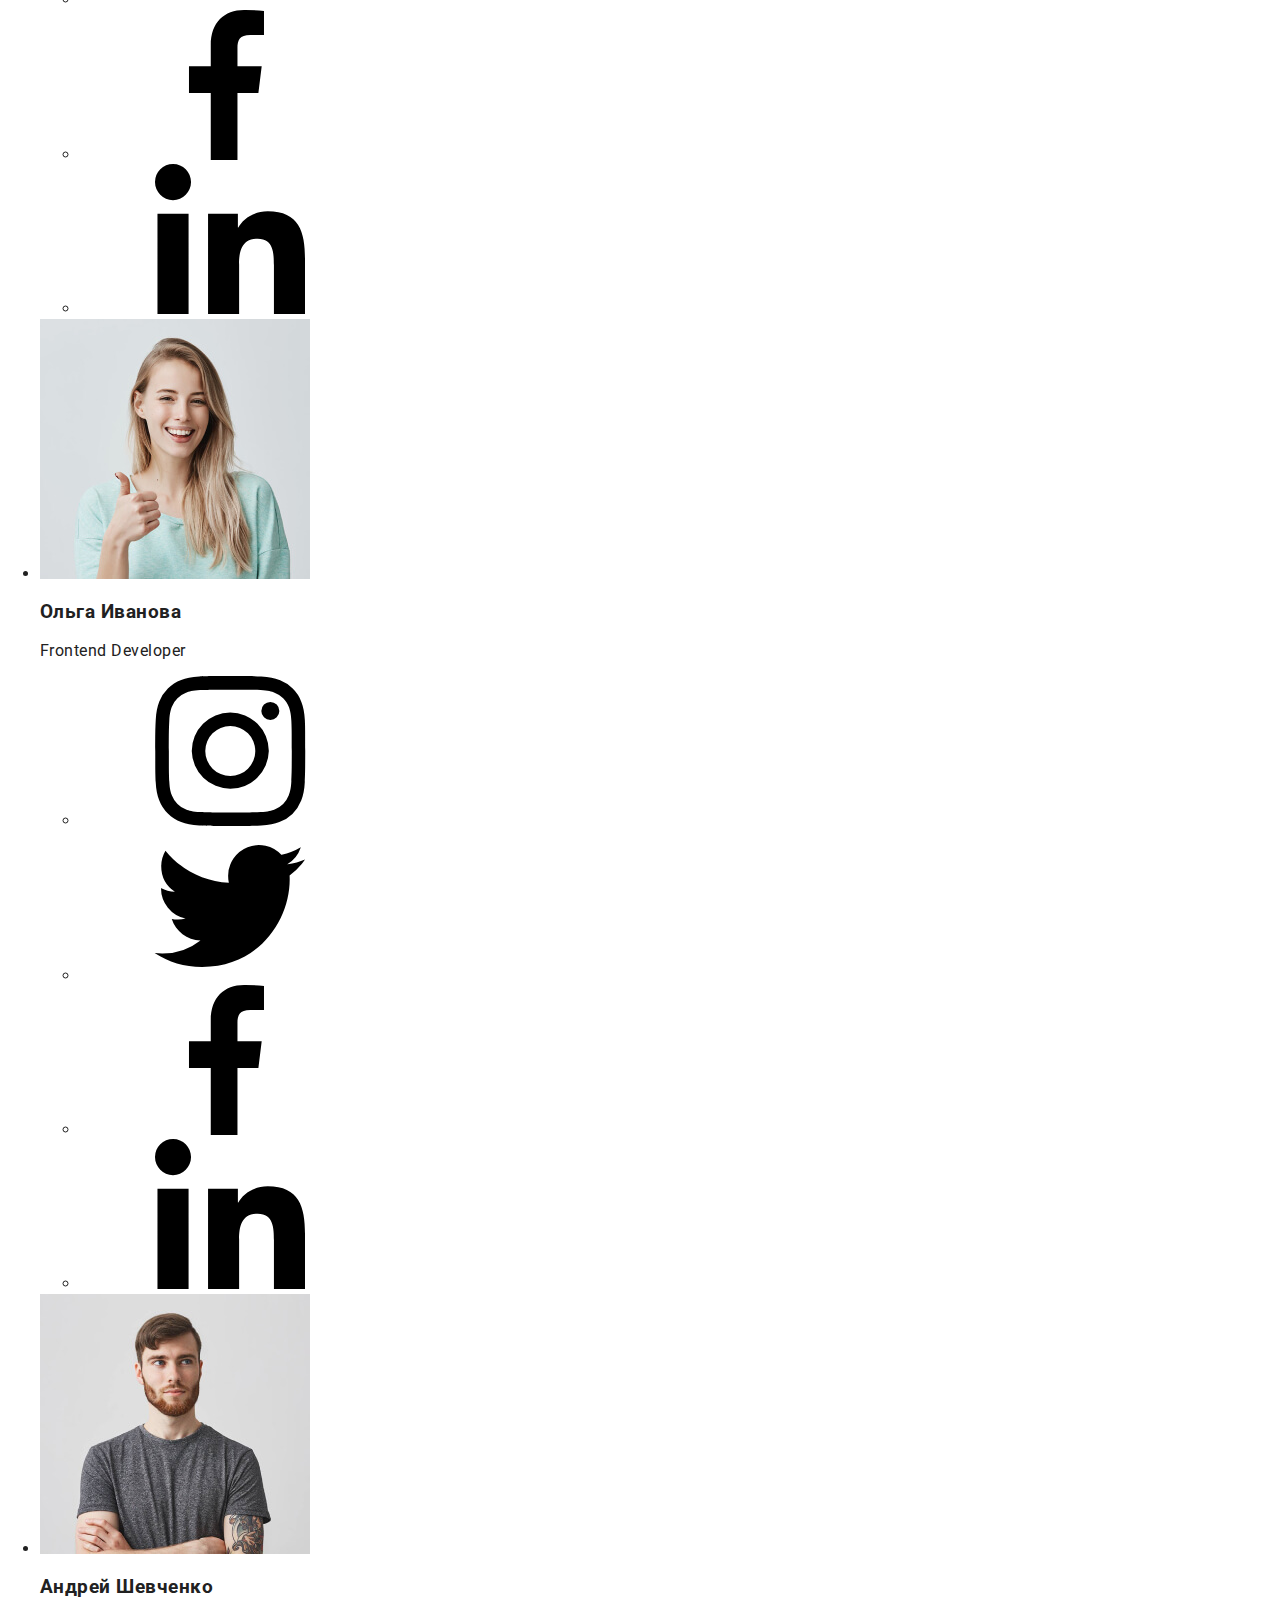
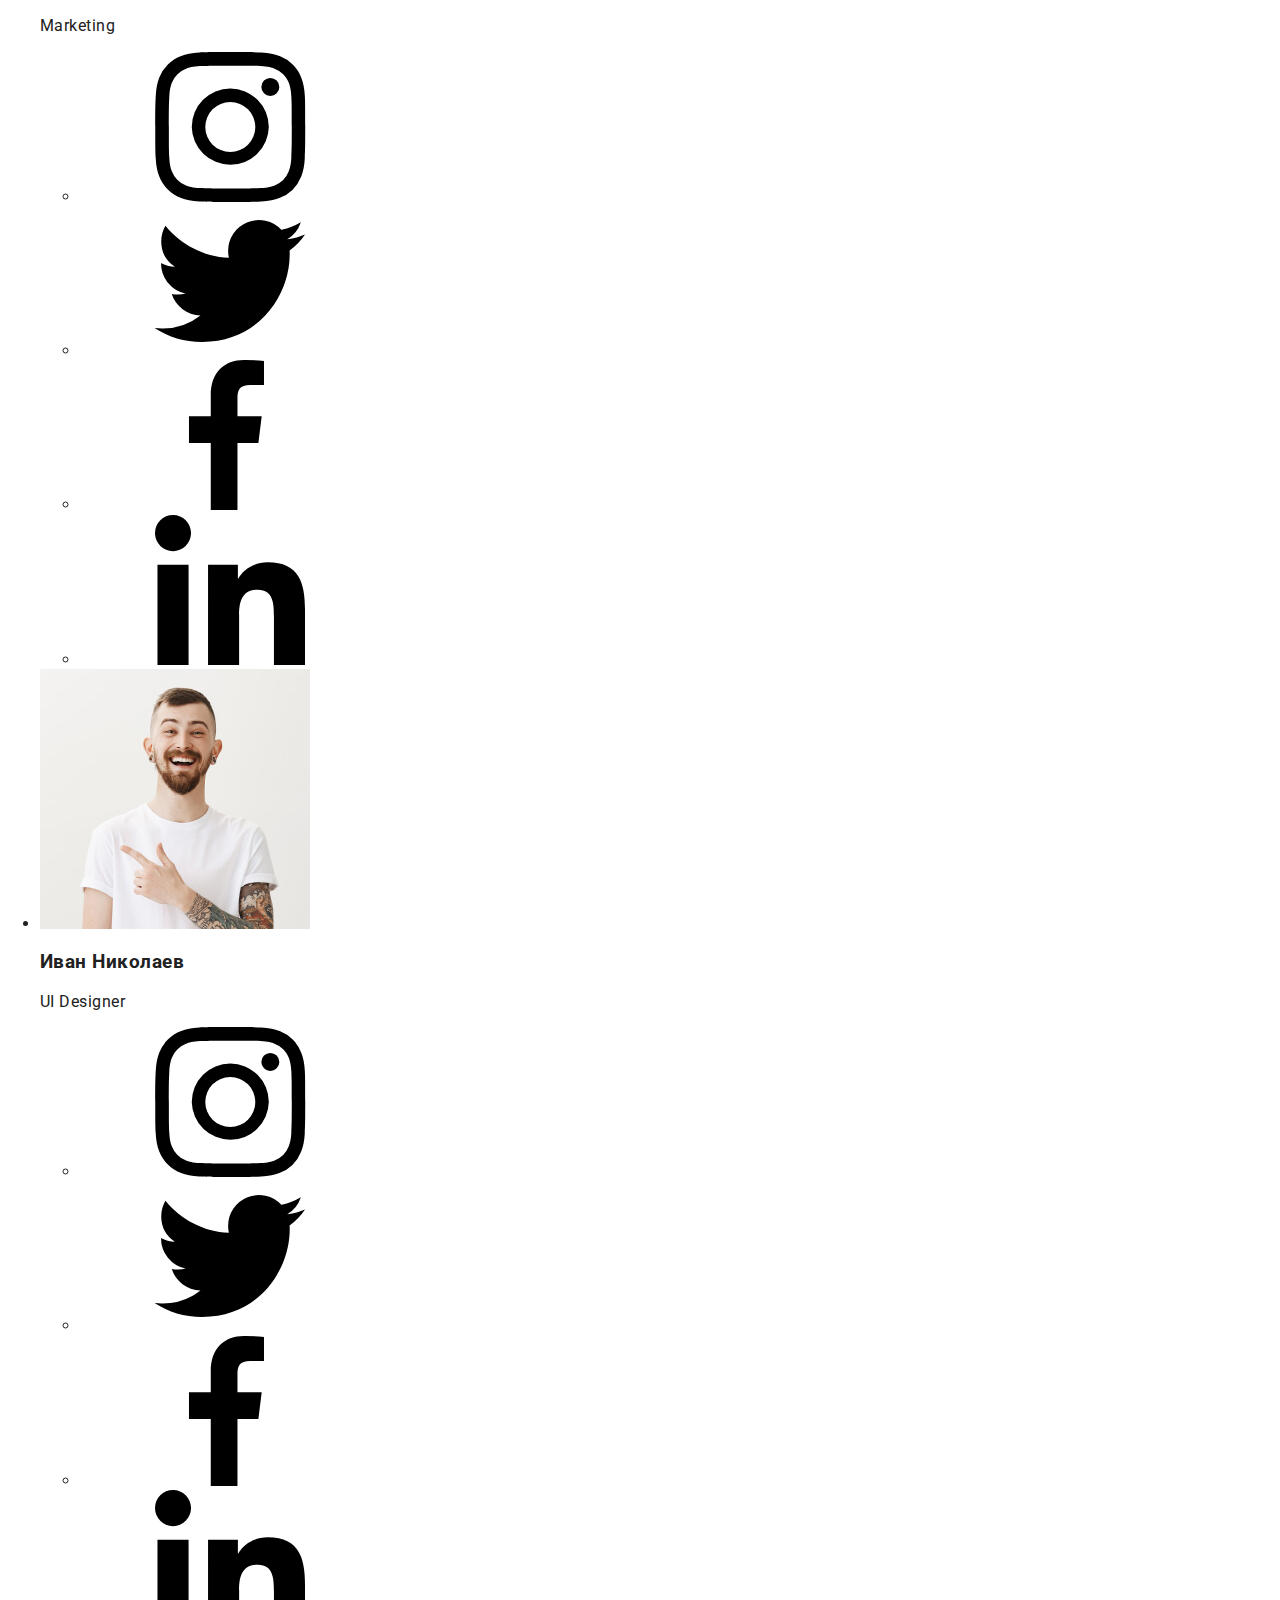
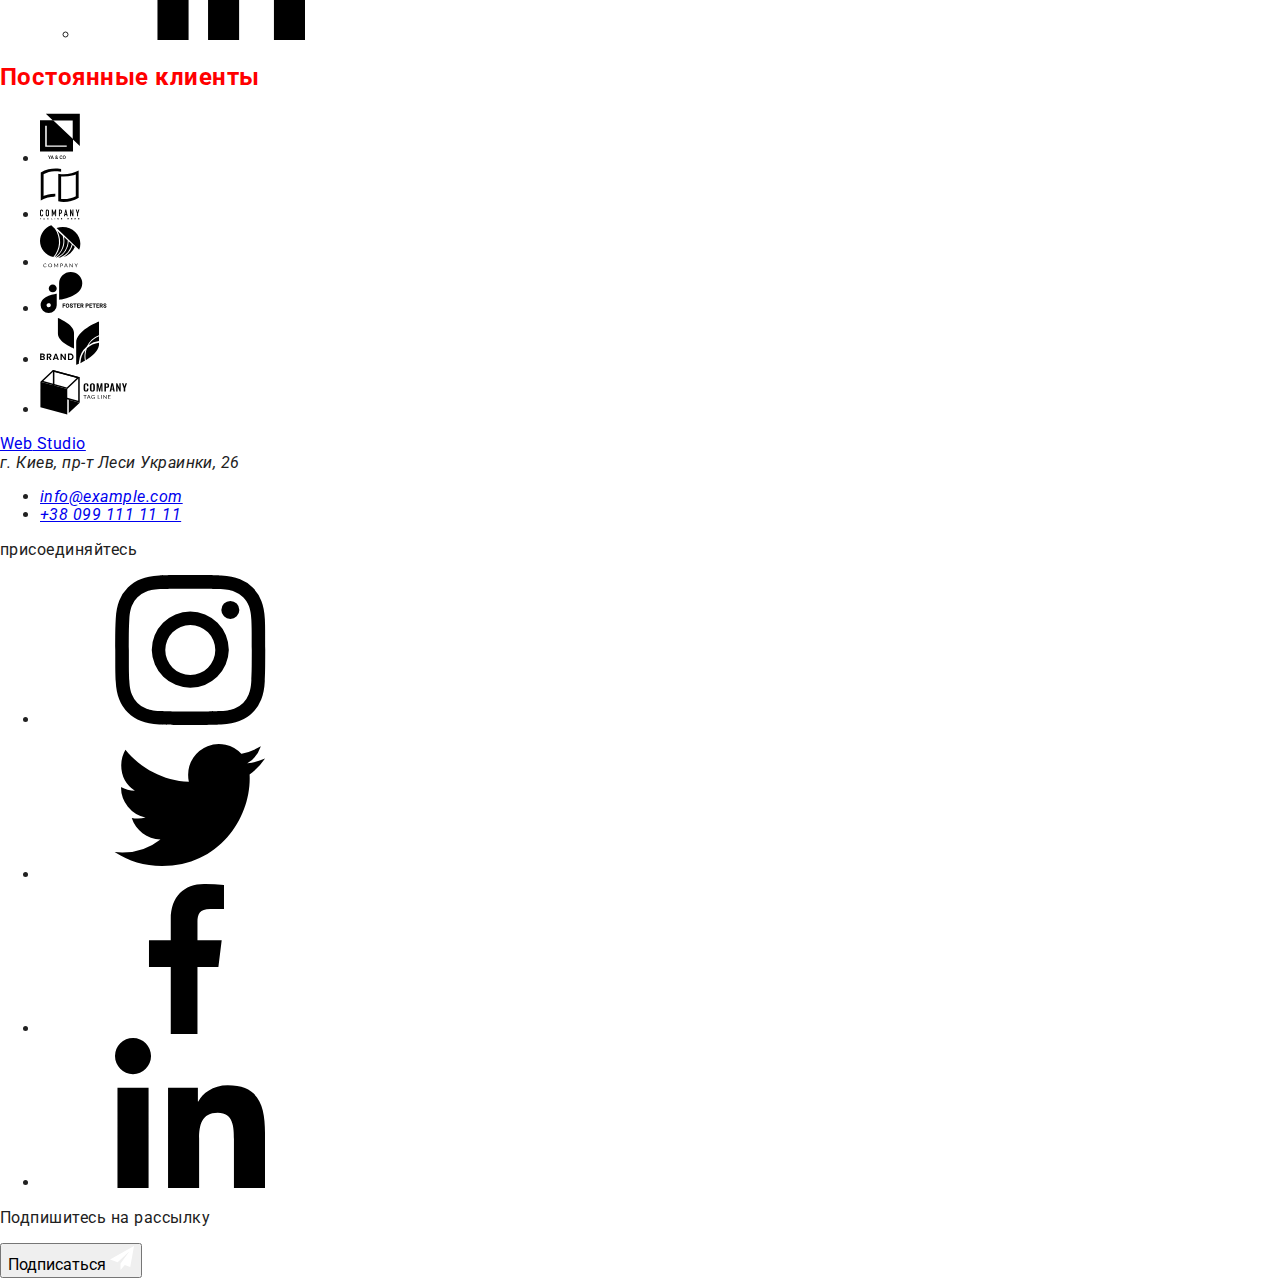
==== commit 2fecdabe: "creates folders in sass" ====
--- a/index.html
+++ b/index.html
@@ -9,8 +9,8 @@
       rel="stylesheet"
     />
 
-    <link rel="stylesheet" href="./css/normalize.css" />
-    <link rel="stylesheet" href="./css/style.css" />
+    <!-- <link rel="stylesheet" href="./css/normalize.css" /> -->
+    <!-- <link rel="stylesheet" href="./css/style.css" /> -->
     <link rel="stylesheet" href="./css/main.min.css" />
   </head>
 
--- a/css/main.min.css
+++ b/css/main.min.css
@@ -1,2 +1,3 @@
-body{padding-top:80px;font-family:"Roboto",sans-serif;background-color:#fff;color:#212121;letter-spacing:0.03em}.hero-title{color:#fff}
+/*! modern-normalize v0.7.0 | MIT License | https://github.com/sindresorhus/modern-normalize */*,*::before,*::after{-webkit-box-sizing:border-box;box-sizing:border-box}:root{-moz-tab-size:4;-o-tab-size:4;tab-size:4}html{line-height:1.15;-webkit-text-size-adjust:100%}body{margin:0}body{font-family:system-ui,-apple-system,"Segoe UI",Roboto,Helvetica,Arial,sans-serif,"Apple Color Emoji","Segoe UI Emoji"}hr{height:0}abbr[title]{-webkit-text-decoration:underline dotted;text-decoration:underline dotted}b,strong{font-weight:bolder}code,kbd,samp,pre{font-family:ui-monospace, SFMono-Regular, Consolas, 'Liberation Mono', Menlo,+ monospace;font-size:1em}small{font-size:80%}sub,sup{font-size:75%;line-height:0;position:relative;vertical-align:baseline}sub{bottom:-0.25em}sup{top:-0.5em}button,input,optgroup,select,textarea{font-family:inherit;font-size:100%;line-height:1.15;margin:0}button,select{text-transform:none}button,[type='button'],[type='reset'],[type='submit']{-webkit-appearance:button}::-moz-focus-inner{border-style:none;padding:0}:-moz-focusring{outline:1px dotted ButtonText}:-moz-ui-invalid{box-shadow:none}legend{padding:0}progress{vertical-align:baseline}::-webkit-inner-spin-button,::-webkit-outer-spin-button{height:auto}[type='search']{-webkit-appearance:textfield;outline-offset:-2px}::-webkit-search-decoration{-webkit-appearance:none}::-webkit-file-upload-button{-webkit-appearance:button;font:inherit}summary{display:list-item}body{padding-top:80px;font-family:"Roboto",sans-serif;background-color:#fff;color:#212121;letter-spacing:0.03em}.hero-title{color:#fff}.section-title{color:red}.modal-btn{background-color:#2196f3}
 /*# sourceMappingURL=main.min.css.map */